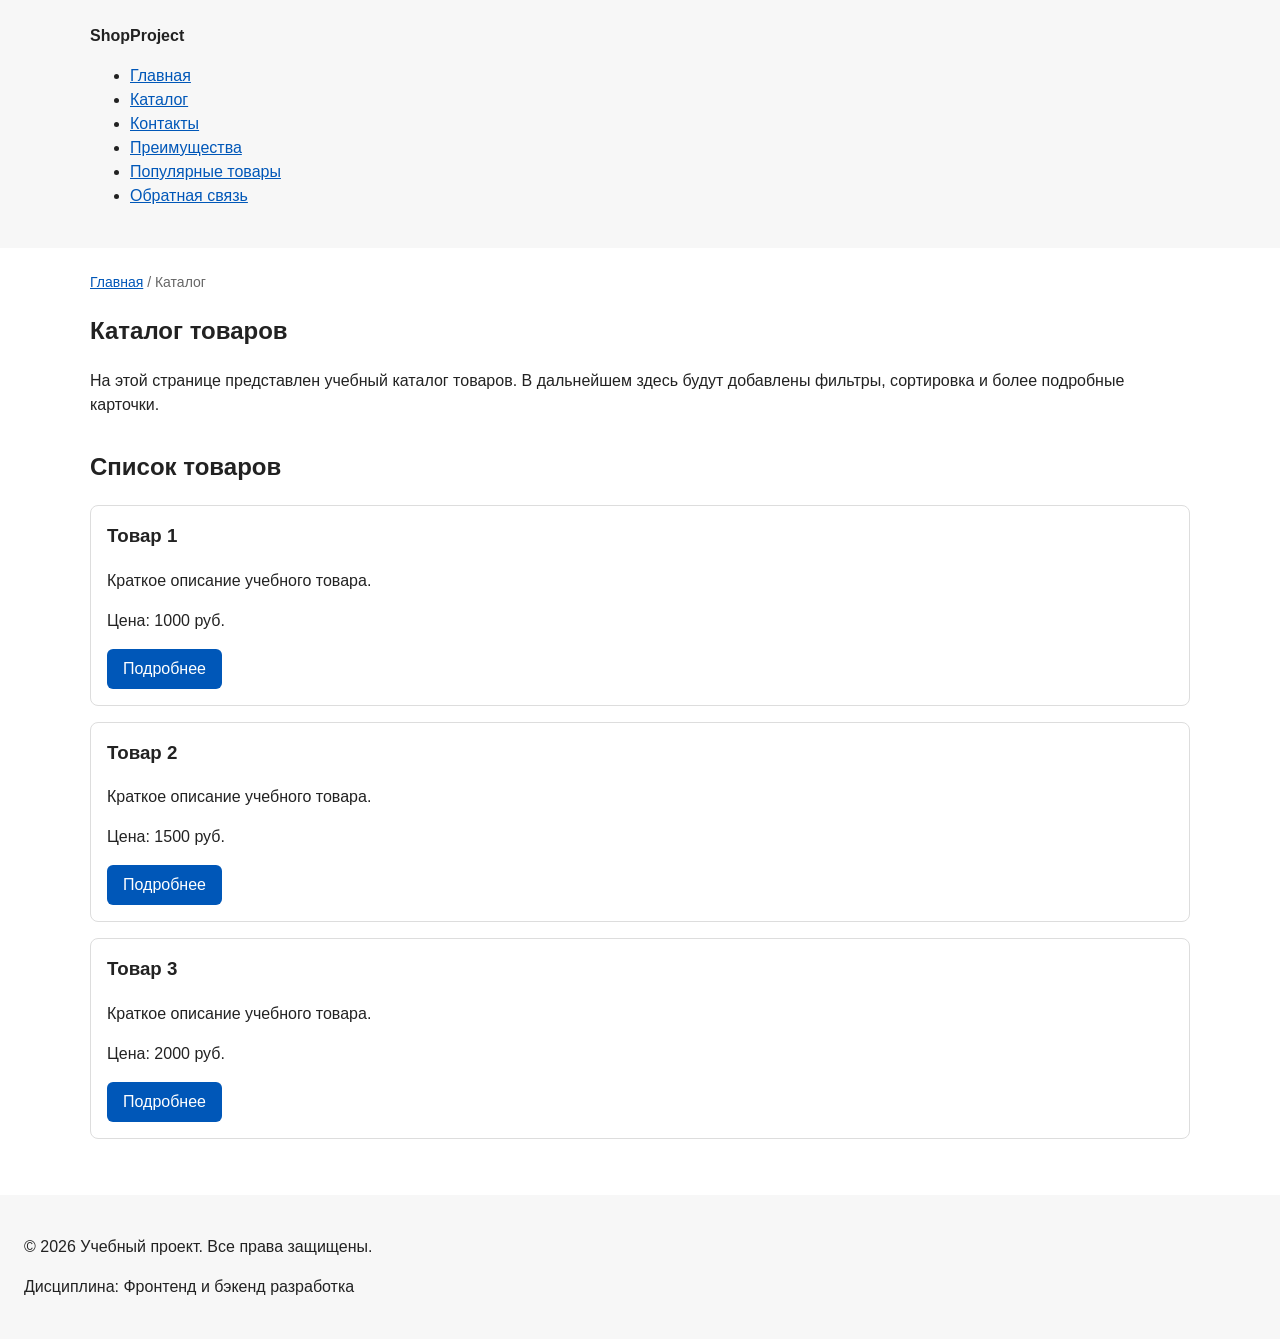
==== catalog.html @ b84ef7e5 "feat: add multi-page structure navigation and anchors" ====
<!DOCTYPE html>
<html lang="ru">
<head>
  <meta charset="UTF-8">
  <meta name="viewport" content="width=device-width, initial-scale=1.0">
  <title>Учебный интернет-магазин</title>
  <link rel="stylesheet" href="css/style.css">
  <script src="js/main.js" defer></script>

  <meta property="og:type" content="website">
  <meta property="og:title" content="Учебный интернет-магазин">
  <meta property="og:description" content="Учебный frontend-проект интернет-магазина.">
  <meta property="og:image" content="https://Buranyashka.github.io/kr1-html-css-shop/images/preview.jpg">

</head>

<body>
  <header>
    <div class="site-header">
      <a class="site-logo" href="index.html">ShopProject</a>
      <nav class="site-nav" aria-label="Основная навигация">
        <ul class="site-nav__list">
          <li><a href="index.html">Главная</a></li>
          <li><a href="catalog.html">Каталог</a></li>
          <li><a href="contacts.html">Контакты</a></li>
          <li><a href="index.html#advantages">Преимущества</a></li>
          <li><a href="index.html#popular">Популярные товары</a></li>
          <li><a href="index.html#contacts">Обратная связь</a></li>
        </ul>
      </nav>
    </div>
  </header>

  <main>
    <nav class="breadcrumbs" aria-label="Хлебные крошки">
      <a href="index.html">Главная</a>
      <span>Каталог</span>
    </nav>

    <section class="section">
      <h1>Каталог товаров</h1>
      <p>
        На этой странице представлен учебный каталог товаров.
        В дальнейшем здесь будут добавлены фильтры, сортировка и более
        подробные карточки.
      </p>
    </section>

    <section class="section">
      <h2>Список товаров</h2>

      <article class="product-card">
        <h3>Товар 1</h3>
        <p>Краткое описание учебного товара.</p>
        <p>Цена: 1000 руб.</p>
        <a class="button" href="index.html#popular">Подробнее</a>
      </article>

      <article class="product-card">
        <h3>Товар 2</h3>
        <p>Краткое описание учебного товара.</p>
        <p>Цена: 1500 руб.</p>
        <a class="button" href="index.html#popular">Подробнее</a>
      </article>

      <article class="product-card">
        <h3>Товар 3</h3>
        <p>Краткое описание учебного товара.</p>
        <p>Цена: 2000 руб.</p>
        <a class="button" href="index.html#popular">Подробнее</a>
      </article>
    </section>
  </main>

  <footer>
    <p>&copy; 2026 Учебный проект. Все права защищены.</p>
    <p>Дисциплина: Фронтенд и бэкенд разработка</p>
  </footer>
</body>
</html>
---- css/style.css ----
/* ===============================
   1. Переменные проекта
   =============================== */

:root {
  /* Основные цвета проекта */
  --color-bg: #ffffff;
  --color-text: #222222;
  --color-muted: #666666;
  --color-primary: #0057b8;
  --color-primary-dark: #003f86;
  --color-border: #dddddd;
  --color-surface: #f7f7f7;
  --color-surface-accent: #eef5ff;
  --color-danger: #b00020;
  --color-success: #168a2f;
  --color-success-bg: #eefaf0;
  --color-white: #ffffff;

  /* Отступы */
  --space-xs: 4px;
  --space-sm: 8px;
  --space-md: 16px;
  --space-lg: 24px;
  --space-xl: 32px;

  /* Скругления */
  --radius-sm: 6px;
  --radius-md: 8px;
  --radius-lg: 12px;

  /* Размеры */
  --container-width: 1100px;
}

/* ===============================
   2. Базовые стили
   =============================== */
  
* {
  box-sizing: border-box;
}

body {
  margin: 0;
  font-family: Arial, sans-serif;
  line-height: 1.5;
  color: var(--color-text);
  background-color: var(--color-bg);
}

header,
main,
footer {
  padding: var(--space-lg);
}

header {
  background-color: var(--color-surface);
}

footer {
  background-color: var(--color-surface);
}

.site-header {
  max-width: 1100px;
  margin: 0 auto;
}

.site-logo {
  font-weight: bold;
  text-decoration: none;
  color: var(--color-text);
}

:target {
  outline: 2px dashed var(--color-primary);
  outline-offset: 4px;
}

/* ===============================
   3. Общие элементы интерфейса
   =============================== */

a {
  color: var(--color-primary);
}

a:hover {
  color: var(--color-primary-dark);
}

a:focus-visible {
  outline: 2px solid var(--color-primary);
  outline-offset: 3px;
}

.button {
  display: inline-block;
  padding: var(--space-sm) var(--space-md);
  color: var(--color-white);
  background-color: var(--color-primary);
  text-decoration: none;
  border: none;
  border-radius: var(--radius-sm);
  cursor: pointer;
}

.button:hover {
  background-color: var(--color-primary-dark);
  color: var(--color-white);
}

.button:focus-visible {
  outline: 2px solid var(--color-primary);
  outline-offset: 3px;
}

.button:disabled {
  opacity: 0.6;
  cursor: not-allowed;
}

html {
  scroll-behavior: smooth;
}

/* ===============================
   4. Компоненты страницы
   =============================== */

.hero {
  max-width: var(--container-width);
  margin: 0 auto var(--space-xl);
  padding: var(--space-xl) var(--space-lg);
  background-color: var(--color-surface-accent);
  border-radius: var(--radius-lg);
}

.section {
  max-width: var(--container-width);
  margin: 0 auto var(--space-xl);
}

.section h2 {
  margin-top: 0;
}

.product-card {
  margin-bottom: var(--space-md);
  padding: var(--space-md);
  border: 1px solid var(--color-border);
  border-radius: var(--radius-md);
  background-color: var(--color-bg);
}

.product-card:hover {
  border-color: var(--color-primary);
}

.product-card h3 {
  margin-top: 0;
}

.aside-info {
  max-width: var(--container-width);
  margin: 0 auto var(--space-xl);
  padding: var(--space-md);
  border-left: 4px solid var(--color-primary);
  background-color: var(--color-surface);
}

.breadcrumbs {
  max-width: var(--container-width);
  margin: 0 auto var(--space-md);
  font-size: 14px;
  color: var(--color-muted);
}

.breadcrumbs a {
  color: var(--color-primary);
}

.breadcrumbs span::before {
  content: " / ";
  color: var(--color-muted);
}

/* ===============================
   5. Форма и модальное окно
   =============================== */

.order-dialog {
  width: min(100% - 32px, 560px);
  padding: var(--space-lg);
  border: none;
  border-radius: var(--radius-lg);
}

.order-dialog::backdrop {
  background-color: rgba(0, 0, 0, 0.5);
}

.form-field {
  margin-bottom: var(--space-md);
}

.form-field label {
  display: block;
  margin-bottom: var(--space-xs);
}

.form-field input,
.form-field select,
.form-field textarea {
  width: 100%;
  padding: 10px 12px;
  border: 1px solid var(--color-border);
  border-radius: var(--radius-sm);
  font: inherit;
}

.form-field input[type="checkbox"] {
  width: auto;
}

.form-field small {
  display: block;
  margin-top: var(--space-xs);
  color: var(--color-muted);
}

.form-field input:hover,
.form-field select:hover,
.form-field textarea:hover {
  border-color: var(--color-primary);
}

.form-field input:focus-visible,
.form-field select:focus-visible,
.form-field textarea:focus-visible,
.form-actions button:focus-visible {
  outline: 2px solid var(--color-primary);
  outline-offset: 3px;
}

[aria-invalid="true"] {
  border-color: var(--color-danger);
}

.success-message {
  max-width: var(--container-width);
  margin: var(--space-lg) auto;
  padding: var(--space-md);
  border-left: 4px solid var(--color-success);
  background-color: var(--color-success-bg);
}
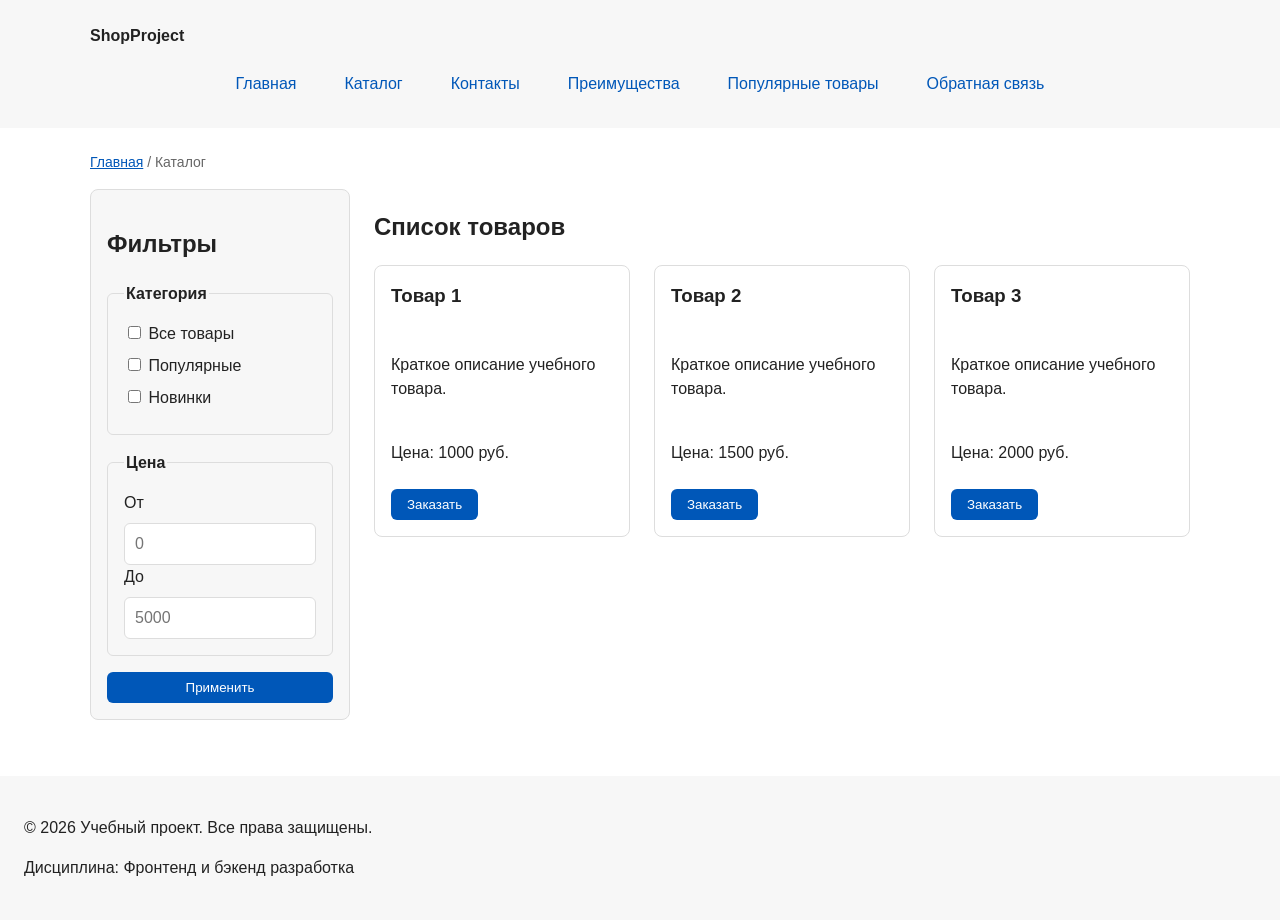
==== commit 2a2df09e: "feat: add flex navigation and grid catalog layout" ====
--- a/catalog.html
+++ b/catalog.html
@@ -37,38 +37,76 @@
       <span>Каталог</span>
     </nav>
 
-    <section class="section">
-      <h1>Каталог товаров</h1>
-      <p>
-        На этой странице представлен учебный каталог товаров.
-        В дальнейшем здесь будут добавлены фильтры, сортировка и более
-        подробные карточки.
-      </p>
-    </section>
+    <section class="catalog-layout">
+      <aside class="catalog-filters">
+        <h2>Фильтры</h2>
 
-    <section class="section">
-      <h2>Список товаров</h2>
+        <form class="filters-form" action="#" method="get">
+          <fieldset>
+            <legend>Категория</legend>
 
-      <article class="product-card">
-        <h3>Товар 1</h3>
-        <p>Краткое описание учебного товара.</p>
-        <p>Цена: 1000 руб.</p>
-        <a class="button" href="index.html#popular">Подробнее</a>
-      </article>
+            <label>
+              <input type="checkbox" name="category" value="all">
+              Все товары
+            </label>
 
-      <article class="product-card">
-        <h3>Товар 2</h3>
-        <p>Краткое описание учебного товара.</p>
-        <p>Цена: 1500 руб.</p>
-        <a class="button" href="index.html#popular">Подробнее</a>
-      </article>
+            <label>
+              <input type="checkbox" name="category" value="popular">
+              Популярные
+            </label>
 
-      <article class="product-card">
-        <h3>Товар 3</h3>
-        <p>Краткое описание учебного товара.</p>
-        <p>Цена: 2000 руб.</p>
-        <a class="button" href="index.html#popular">Подробнее</a>
-      </article>
+            <label>
+              <input type="checkbox" name="category" value="new">
+              Новинки
+            </label>
+          </fieldset>
+
+          <fieldset>
+            <legend>Цена</legend>
+
+            <label for="price-from">От</label>
+            <input id="price-from" name="price-from" type="number" min="0" placeholder="0">
+
+            <label for="price-to">До</label>
+            <input id="price-to" name="price-to" type="number" min="0" placeholder="5000">
+          </fieldset>
+
+          <button class="button" type="submit">Применить</button>
+        </form>
+      </aside>
+
+      <section class="catalog-products">
+        <h2>Список товаров</h2>
+
+        <div class="products-grid">
+          <article class="product-card">
+            <h3>Товар 1</h3>
+            <p>Краткое описание учебного товара.</p>
+            <p>Цена: 1000 руб.</p>
+            <button class="button product-card__button" type="button" data-product="Товар 1">
+              Заказать
+            </button>
+          </article>
+
+          <article class="product-card">
+            <h3>Товар 2</h3>
+            <p>Краткое описание учебного товара.</p>
+            <p>Цена: 1500 руб.</p>
+            <button class="button product-card__button" type="button" data-product="Товар 2">
+              Заказать
+            </button>
+          </article>
+
+          <article class="product-card">
+            <h3>Товар 3</h3>
+            <p>Краткое описание учебного товара.</p>
+            <p>Цена: 2000 руб.</p>
+            <button class="button product-card__button" type="button" data-product="Товар 3">
+              Заказать
+            </button>
+          </article>
+        </div>
+      </section>
     </section>
   </main>
 
--- a/css/style.css
+++ b/css/style.css
@@ -74,6 +74,30 @@
   color: var(--color-text);
 }
 
+.site-nav__list {
+  display: flex;
+  flex-wrap: wrap;
+  justify-content: center;
+  align-items: center;
+  gap: var(--space-md);
+  padding: 0;
+  margin: var(--space-md) 0 0;
+  list-style: none;
+}
+
+.site-nav__list a {
+  display: inline-block;
+  padding: var(--space-sm) var(--space-md);
+  color: var(--color-primary);
+  text-decoration: none;
+  border-radius: var(--radius-sm);
+}
+
+.site-nav__list a:hover {
+  color: var(--color-white);
+  background-color: var(--color-primary);
+}
+
 :target {
   outline: 2px dashed var(--color-primary);
   outline-offset: 4px;
@@ -148,19 +172,33 @@
 }
 
 .product-card {
-  margin-bottom: var(--space-md);
+  display: flex;
+  flex-direction: column;
+  gap: var(--space-sm);
+  margin-bottom: 0;
   padding: var(--space-md);
   border: 1px solid var(--color-border);
   border-radius: var(--radius-md);
   background-color: var(--color-bg);
 }
 
+.product-card .button {
+  margin-top: auto;
+  align-self: flex-start;
+}
+
 .product-card:hover {
   border-color: var(--color-primary);
 }
 
 .product-card h3 {
   margin-top: 0;
+}
+
+.products-grid {
+  display: grid;
+  grid-template-columns: repeat(3, 1fr);
+  gap: var(--space-lg);
 }
 
 .aside-info {
@@ -185,6 +223,56 @@
 .breadcrumbs span::before {
   content: " / ";
   color: var(--color-muted);
+}
+
+.catalog-layout {
+  max-width: var(--container-width);
+  margin: 0 auto var(--space-xl);
+  display: grid;
+  grid-template-columns: 260px 1fr;
+  grid-template-areas: "filters products";
+  gap: var(--space-lg);
+}
+
+.catalog-filters {
+  grid-area: filters;
+  padding: var(--space-md);
+  border: 1px solid var(--color-border);
+  border-radius: var(--radius-md);
+  background-color: var(--color-surface);
+}
+
+.catalog-products {
+  grid-area: products;
+}
+
+.filters-form {
+  display: grid;
+  gap: var(--space-md);
+}
+
+.filters-form fieldset {
+  margin: 0;
+  padding: var(--space-md);
+  border: 1px solid var(--color-border);
+  border-radius: var(--radius-sm);
+}
+
+.filters-form legend {
+  font-weight: 700;
+}
+
+.filters-form label {
+  display: block;
+  margin-bottom: var(--space-sm);
+}
+
+.filters-form input[type="number"] {
+  width: 100%;
+  padding: 8px 10px;
+  border: 1px solid var(--color-border);
+  border-radius: var(--radius-sm);
+  font: inherit;
 }
 
 /* ===============================
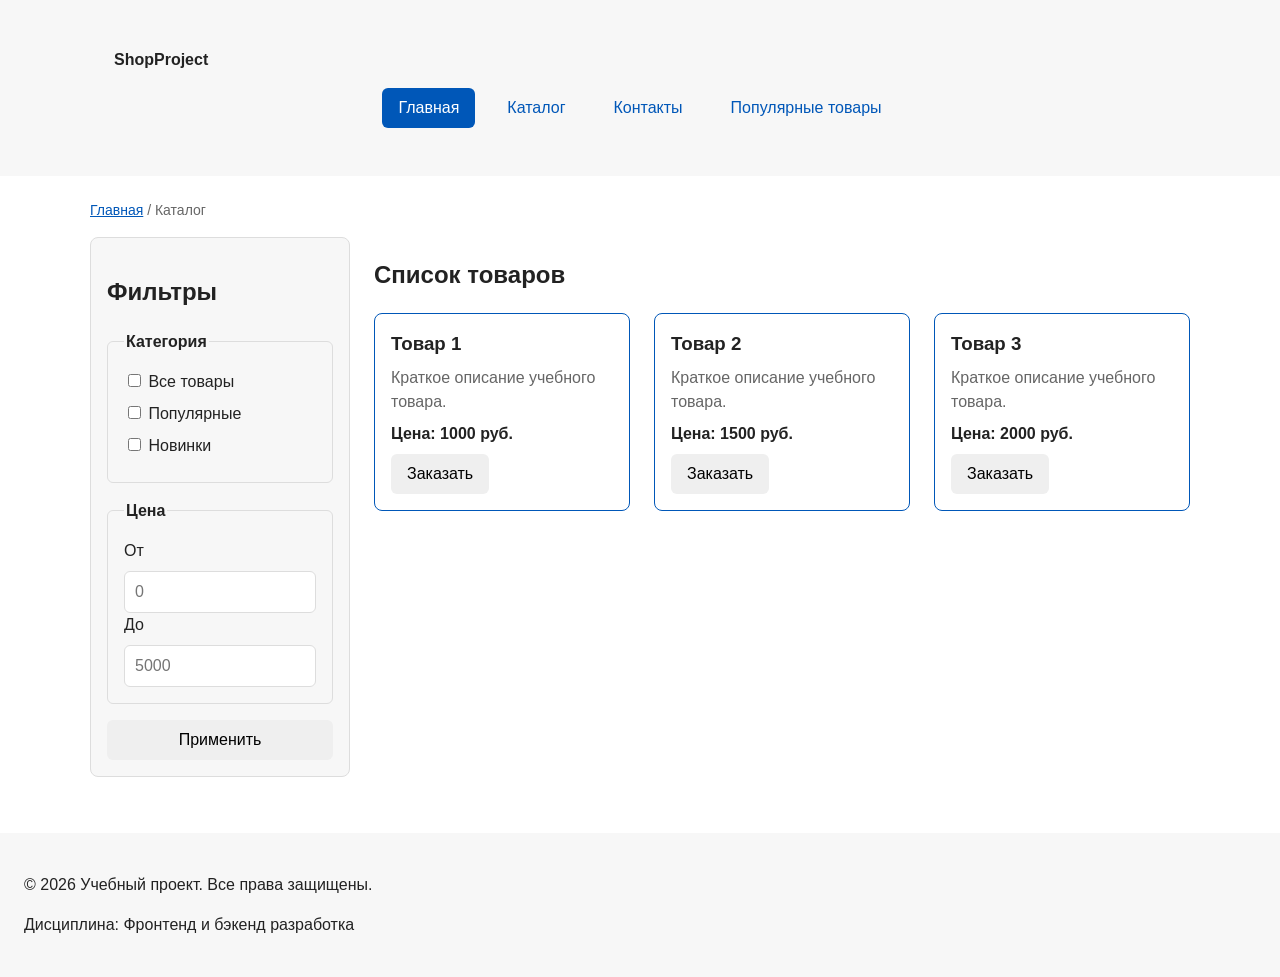
==== commit f9a73c66: "refactor: apply BEM naming to CSS classes" ====
--- a/catalog.html
+++ b/catalog.html
@@ -15,17 +15,28 @@
 </head>
 
 <body>
-  <header>
-    <div class="site-header">
-      <a class="site-logo" href="index.html">ShopProject</a>
+  <header class="site-header">
+    <div class="site-header__inner">
+      <a class="site-header__logo" href="index.html">ShopProject</a>
+
       <nav class="site-nav" aria-label="Основная навигация">
         <ul class="site-nav__list">
-          <li><a href="index.html">Главная</a></li>
-          <li><a href="catalog.html">Каталог</a></li>
-          <li><a href="contacts.html">Контакты</a></li>
-          <li><a href="index.html#advantages">Преимущества</a></li>
-          <li><a href="index.html#popular">Популярные товары</a></li>
-          <li><a href="index.html#contacts">Обратная связь</a></li>
+          <li class="site-nav__item">
+            <a class="site-nav__link site-nav__link--active" href="index.html">
+              Главная
+            </a>
+          </li>
+          <li class="site-nav__item">
+            <a class="site-nav__link" href="catalog.html">Каталог</a>
+          </li>
+          <li class="site-nav__item">
+            <a class="site-nav__link" href="contacts.html">Контакты</a>
+          </li>
+          <li class="site-nav__item">
+            <a class="site-nav__link" href="index.html#popular">
+              Популярные товары
+            </a>
+          </li>
         </ul>
       </nav>
     </div>
@@ -33,8 +44,8 @@
 
   <main>
     <nav class="breadcrumbs" aria-label="Хлебные крошки">
-      <a href="index.html">Главная</a>
-      <span>Каталог</span>
+      <a class="breadcrumbs__link" href="index.html">Главная</a>
+      <span class="breadcrumbs__current">Каталог</span>
     </nav>
 
     <section class="catalog-layout">
@@ -79,29 +90,41 @@
         <h2>Список товаров</h2>
 
         <div class="products-grid">
-          <article class="product-card">
-            <h3>Товар 1</h3>
-            <p>Краткое описание учебного товара.</p>
-            <p>Цена: 1000 руб.</p>
-            <button class="button product-card__button" type="button" data-product="Товар 1">
+          <article class="product-card product-card--featured">
+            <h3 class="product-card__title">Товар 1</h3>
+            <p class="product-card__description">Краткое описание учебного товара.</p>
+            <p class="product-card__price">Цена: 1000 руб.</p>
+            <button
+              class="button product-card__button"
+              type="button"
+              data-product="Товар 1"
+            >
               Заказать
             </button>
           </article>
 
-          <article class="product-card">
-            <h3>Товар 2</h3>
-            <p>Краткое описание учебного товара.</p>
-            <p>Цена: 1500 руб.</p>
-            <button class="button product-card__button" type="button" data-product="Товар 2">
+          <article class="product-card product-card--featured">
+            <h3 class="product-card__title">Товар 2</h3>
+            <p class="product-card__description">Краткое описание учебного товара.</p>
+            <p class="product-card__price">Цена: 1500 руб.</p>
+            <button
+              class="button product-card__button"
+              type="button"
+              data-product="Товар 2"
+            >
               Заказать
             </button>
           </article>
 
-          <article class="product-card">
-            <h3>Товар 3</h3>
-            <p>Краткое описание учебного товара.</p>
-            <p>Цена: 2000 руб.</p>
-            <button class="button product-card__button" type="button" data-product="Товар 3">
+          <article class="product-card product-card--featured">
+            <h3 class="product-card__title">Товар 3</h3>
+            <p class="product-card__description">Краткое описание учебного товара.</p>
+            <p class="product-card__price">Цена: 2000 руб.</p>
+            <button
+              class="button product-card__button"
+              type="button"
+              data-product="Товар 3"
+            >
               Заказать
             </button>
           </article>
--- a/css/style.css
+++ b/css/style.css
@@ -64,14 +64,19 @@
 }
 
 .site-header {
-  max-width: 1100px;
+  background-color: var(--color-surface);
+}
+
+.site-header__inner {
+  max-width: var(--container-width);
   margin: 0 auto;
-}
-
-.site-logo {
-  font-weight: bold;
+  padding: var(--space-lg);
+}
+
+.site-header__logo {
+  font-weight: 700;
+  color: var(--color-text);
   text-decoration: none;
-  color: var(--color-text);
 }
 
 .site-nav__list {
@@ -85,7 +90,7 @@
   list-style: none;
 }
 
-.site-nav__list a {
+.site-nav__link {
   display: inline-block;
   padding: var(--space-sm) var(--space-md);
   color: var(--color-primary);
@@ -93,7 +98,17 @@
   border-radius: var(--radius-sm);
 }
 
-.site-nav__list a:hover {
+.site-nav__link:hover {
+  color: var(--color-white);
+  background-color: var(--color-primary);
+}
+
+.site-nav__link:focus-visible {
+  outline: 2px solid var(--color-primary);
+  outline-offset: 3px;
+}
+
+.site-nav__link--active {
   color: var(--color-white);
   background-color: var(--color-primary);
 }
@@ -123,17 +138,31 @@
 .button {
   display: inline-block;
   padding: var(--space-sm) var(--space-md);
+  border: none;
+  border-radius: var(--radius-sm);
+  font: inherit;
+  text-decoration: none;
+  cursor: pointer;
+}
+
+.button--primary {
   color: var(--color-white);
   background-color: var(--color-primary);
-  text-decoration: none;
-  border: none;
-  border-radius: var(--radius-sm);
-  cursor: pointer;
-}
-
-.button:hover {
+}
+
+.button--primary:hover {
   background-color: var(--color-primary-dark);
+}
+
+.button--secondary {
+  color: var(--color-primary);
+  background-color: transparent;
+  border: 1px solid var(--color-primary);
+}
+
+.button--secondary:hover {
   color: var(--color-white);
+  background-color: var(--color-primary);
 }
 
 .button:focus-visible {
@@ -141,7 +170,8 @@
   outline-offset: 3px;
 }
 
-.button:disabled {
+.button:disabled,
+.button--disabled {
   opacity: 0.6;
   cursor: not-allowed;
 }
@@ -175,14 +205,13 @@
   display: flex;
   flex-direction: column;
   gap: var(--space-sm);
-  margin-bottom: 0;
   padding: var(--space-md);
   border: 1px solid var(--color-border);
   border-radius: var(--radius-md);
   background-color: var(--color-bg);
 }
 
-.product-card .button {
+.product-card__button {
   margin-top: auto;
   align-self: flex-start;
 }
@@ -191,8 +220,31 @@
   border-color: var(--color-primary);
 }
 
-.product-card h3 {
-  margin-top: 0;
+.product-card--featured {
+  border-color: var(--color-primary);
+}
+
+.product-card--discount {
+  border-color: var(--color-danger);
+}
+
+.product-card__title {
+  margin: 0;
+  color: var(--color-text);
+}
+
+.product-card__description {
+  margin: 0;
+  color: var(--color-muted);
+}
+
+.product-card__price {
+  margin: 0;
+  font-weight: 700;
+}
+
+.product-card--discount .product-card__price {
+  color: var(--color-danger);
 }
 
 .products-grid {
@@ -216,11 +268,11 @@
   color: var(--color-muted);
 }
 
-.breadcrumbs a {
+.breadcrumbs__link {
   color: var(--color-primary);
 }
 
-.breadcrumbs span::before {
+.breadcrumbs__current::before {
   content: " / ";
   color: var(--color-muted);
 }
@@ -290,18 +342,22 @@
   background-color: rgba(0, 0, 0, 0.5);
 }
 
-.form-field {
+.order-dialog__title {
+  margin-top: 0;
+}
+
+.order-form__field {
   margin-bottom: var(--space-md);
 }
 
-.form-field label {
+.order-form__label {
   display: block;
   margin-bottom: var(--space-xs);
 }
 
-.form-field input,
-.form-field select,
-.form-field textarea {
+.order-form__input,
+.order-form__select,
+.order-form__textarea {
   width: 100%;
   padding: 10px 12px;
   border: 1px solid var(--color-border);
@@ -309,32 +365,23 @@
   font: inherit;
 }
 
-.form-field input[type="checkbox"] {
-  width: auto;
-}
-
-.form-field small {
-  display: block;
-  margin-top: var(--space-xs);
-  color: var(--color-muted);
-}
-
-.form-field input:hover,
-.form-field select:hover,
-.form-field textarea:hover {
+.order-form__input:hover,
+.order-form__select:hover,
+.order-form__textarea:hover {
   border-color: var(--color-primary);
 }
 
-.form-field input:focus-visible,
-.form-field select:focus-visible,
-.form-field textarea:focus-visible,
-.form-actions button:focus-visible {
+.order-form__input:focus-visible,
+.order-form__select:focus-visible,
+.order-form__textarea:focus-visible {
   outline: 2px solid var(--color-primary);
   outline-offset: 3px;
 }
 
-[aria-invalid="true"] {
-  border-color: var(--color-danger);
+.order-form__actions {
+  display: flex;
+  gap: var(--space-md);
+  margin-top: var(--space-lg);
 }
 
 .success-message {
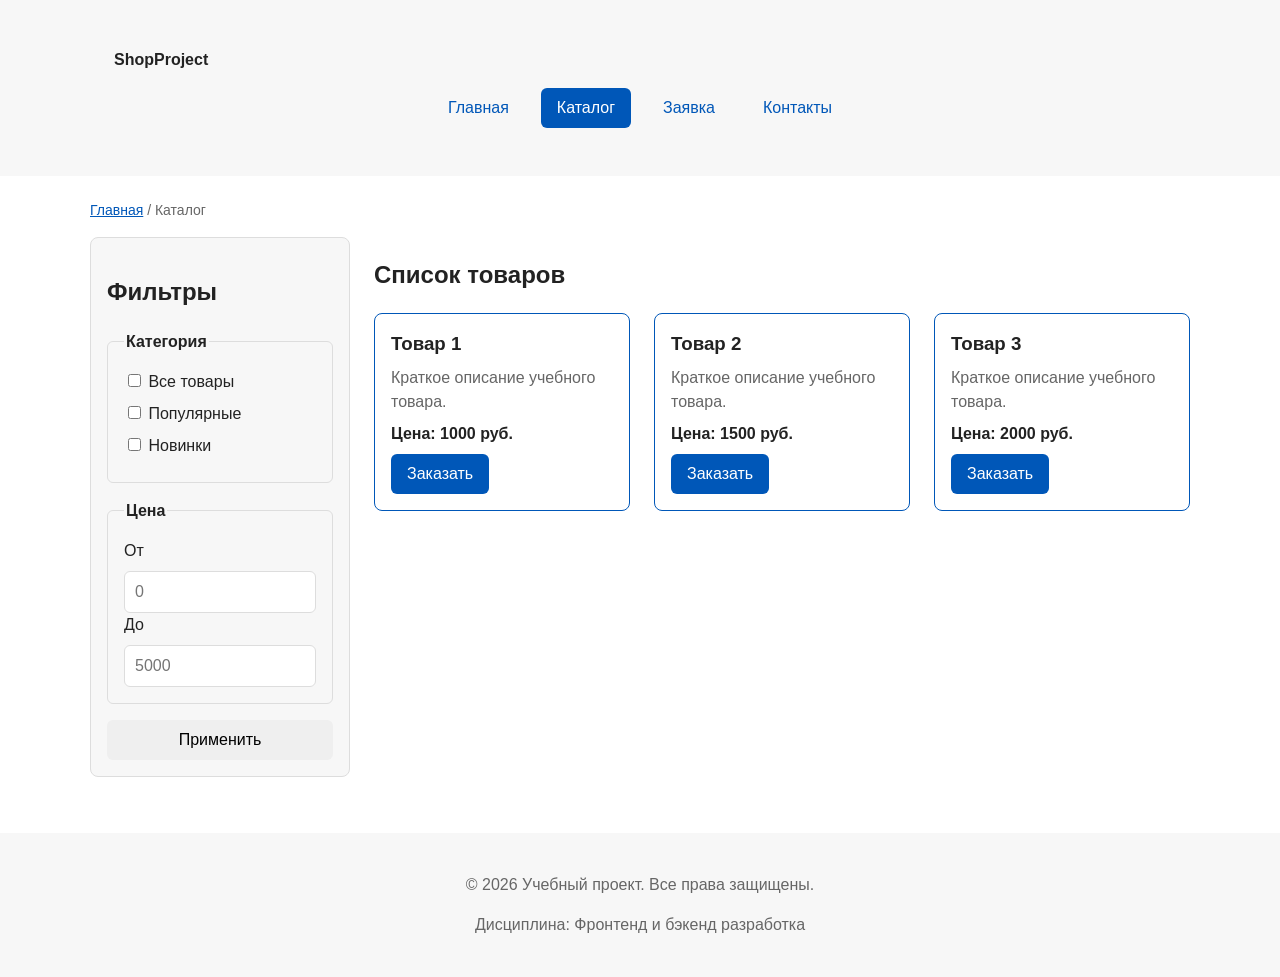
==== commit 7081c028: "feat: prepare HTML CSS project for KR1 submission (practice 8)" ====
--- a/catalog.html
+++ b/catalog.html
@@ -22,20 +22,16 @@
       <nav class="site-nav" aria-label="Основная навигация">
         <ul class="site-nav__list">
           <li class="site-nav__item">
-            <a class="site-nav__link site-nav__link--active" href="index.html">
-              Главная
-            </a>
+            <a class="site-nav__link" href="index.html">Главная</a>
           </li>
           <li class="site-nav__item">
-            <a class="site-nav__link" href="catalog.html">Каталог</a>
+            <a class="site-nav__link site-nav__link--active" href="catalog.html">Каталог</a>
+          </li>
+          <li class="site-nav__item">
+            <a class="site-nav__link" href="order.html">Заявка</a>
           </li>
           <li class="site-nav__item">
             <a class="site-nav__link" href="contacts.html">Контакты</a>
-          </li>
-          <li class="site-nav__item">
-            <a class="site-nav__link" href="index.html#popular">
-              Популярные товары
-            </a>
           </li>
         </ul>
       </nav>
@@ -91,11 +87,13 @@
 
         <div class="products-grid">
           <article class="product-card product-card--featured">
-            <h3 class="product-card__title">Товар 1</h3>
+            <h3 class="product-card__title">
+              <a class="product-card__link" href="product.html">Товар 1</a>
+            </h3>
             <p class="product-card__description">Краткое описание учебного товара.</p>
             <p class="product-card__price">Цена: 1000 руб.</p>
             <button
-              class="button product-card__button"
+              class="button button--primary product-card__button"
               type="button"
               data-product="Товар 1"
             >
@@ -104,11 +102,13 @@
           </article>
 
           <article class="product-card product-card--featured">
-            <h3 class="product-card__title">Товар 2</h3>
+            <h3 class="product-card__title">
+              <a class="product-card__link" href="product.html">Товар 2</a>
+            </h3>
             <p class="product-card__description">Краткое описание учебного товара.</p>
             <p class="product-card__price">Цена: 1500 руб.</p>
             <button
-              class="button product-card__button"
+              class="button button--primary product-card__button"
               type="button"
               data-product="Товар 2"
             >
@@ -117,11 +117,13 @@
           </article>
 
           <article class="product-card product-card--featured">
-            <h3 class="product-card__title">Товар 3</h3>
+            <h3 class="product-card__title">
+              <a class="product-card__link" href="product.html">Товар 3</a>
+            </h3>
             <p class="product-card__description">Краткое описание учебного товара.</p>
             <p class="product-card__price">Цена: 2000 руб.</p>
             <button
-              class="button product-card__button"
+              class="button button--primary product-card__button"
               type="button"
               data-product="Товар 3"
             >
@@ -133,7 +135,7 @@
     </section>
   </main>
 
-  <footer>
+  <footer class="site-footer">
     <p>&copy; 2026 Учебный проект. Все права защищены.</p>
     <p>Дисциплина: Фронтенд и бэкенд разработка</p>
   </footer>
--- a/css/style.css
+++ b/css/style.css
@@ -247,6 +247,16 @@
   color: var(--color-danger);
 }
 
+.product-card__link {
+  color: inherit;
+  text-decoration: none;
+}
+
+.product-card__link:hover {
+  color: var(--color-primary);
+  text-decoration: underline;
+}
+
 .products-grid {
   display: grid;
   grid-template-columns: repeat(3, 1fr);
@@ -391,3 +401,306 @@
   border-left: 4px solid var(--color-success);
   background-color: var(--color-success-bg);
 }
+
+/* ===============================
+   6. Позиционирование (КР №1)
+   =============================== */
+
+/* Sticky-шапка */
+.site-header {
+  position: sticky;
+  top: 0;
+  z-index: 10;
+}
+
+/* Кнопка «Наверх» (fixed) */
+.scroll-top {
+  position: fixed;
+  right: var(--space-lg);
+  bottom: var(--space-lg);
+  z-index: 20;
+  width: 44px;
+  height: 44px;
+  display: flex;
+  align-items: center;
+  justify-content: center;
+  color: var(--color-white);
+  background-color: var(--color-primary);
+  border-radius: 50%;
+  text-decoration: none;
+  font-size: 20px;
+  box-shadow: 0 2px 8px rgba(0, 0, 0, 0.25);
+}
+
+.scroll-top:hover {
+  background-color: var(--color-primary-dark);
+}
+
+.scroll-top:focus-visible {
+  outline: 2px solid var(--color-primary);
+  outline-offset: 3px;
+}
+
+/* ===============================
+   7. Страница товара (product.html)
+   =============================== */
+
+.product-detail {
+  max-width: var(--container-width);
+  margin: 0 auto var(--space-xl);
+  display: grid;
+  grid-template-columns: 1fr 1fr;
+  gap: var(--space-xl);
+  align-items: start;
+}
+
+.product-detail__gallery {
+  position: relative;
+  padding: var(--space-md);
+  border: 1px solid var(--color-border);
+  border-radius: var(--radius-md);
+  background-color: var(--color-surface);
+}
+
+.product-detail__image {
+  display: flex;
+  align-items: center;
+  justify-content: center;
+  min-height: 280px;
+  border-radius: var(--radius-sm);
+  background-color: var(--color-surface-accent);
+  color: var(--color-muted);
+  font-size: 16px;
+}
+
+.product-detail__image-text {
+  opacity: 0.7;
+}
+
+/* Бейдж «Хит» внутри галереи */
+.product-card__badge {
+  position: absolute;
+  top: var(--space-md);
+  right: var(--space-md);
+  z-index: 2;
+  padding: 4px 10px;
+  font-size: 12px;
+  font-weight: 700;
+  color: var(--color-white);
+  background-color: var(--color-danger);
+  border-radius: var(--radius-sm);
+  text-transform: uppercase;
+  letter-spacing: 0.5px;
+}
+
+.product-detail__title {
+  margin: 0 0 var(--space-sm);
+}
+
+.product-detail__price {
+  margin: 0 0 var(--space-md);
+  font-size: 24px;
+  font-weight: 700;
+  color: var(--color-primary);
+}
+
+.product-detail__description {
+  margin: 0 0 var(--space-lg);
+  color: var(--color-muted);
+}
+
+.product-detail__actions {
+  display: flex;
+  flex-wrap: wrap;
+  gap: var(--space-md);
+}
+
+/* ===============================
+   8. Таблица (product.html, order.html)
+   =============================== */
+
+.product-table {
+  width: 100%;
+  border-collapse: collapse;
+  margin-top: var(--space-md);
+  font-size: 15px;
+}
+
+.product-table caption {
+  text-align: left;
+  font-weight: 700;
+  padding-bottom: var(--space-sm);
+  color: var(--color-muted);
+}
+
+.product-table th,
+.product-table td {
+  padding: var(--space-sm) var(--space-md);
+  border: 1px solid var(--color-border);
+  text-align: left;
+}
+
+.product-table thead th {
+  background-color: var(--color-surface);
+  font-weight: 700;
+}
+
+.product-table tbody tr:nth-child(even) {
+  background-color: var(--color-surface-accent);
+}
+
+/* ===============================
+   9. Подвал
+   =============================== */
+
+.site-footer {
+  background-color: var(--color-surface);
+  padding: var(--space-lg);
+  text-align: center;
+  color: var(--color-muted);
+}
+
+/* ===============================
+   10. Форма на странице (order.html)
+   =============================== */
+
+.order-form--page {
+  max-width: 640px;
+  margin-top: var(--space-lg);
+  padding: var(--space-lg);
+  border: 1px solid var(--color-border);
+  border-radius: var(--radius-md);
+  background-color: var(--color-surface);
+}
+
+.order-form__select,
+.order-form__textarea {
+  width: 100%;
+  padding: 10px 12px;
+  border: 1px solid var(--color-border);
+  border-radius: var(--radius-sm);
+  font: inherit;
+  background-color: var(--color-bg);
+}
+
+.order-form__select:hover,
+.order-form__textarea:hover {
+  border-color: var(--color-primary);
+}
+
+.order-form__select:focus-visible,
+.order-form__textarea:focus-visible {
+  outline: 2px solid var(--color-primary);
+  outline-offset: 3px;
+}
+
+/* Чекбокс согласия */
+.order-form__field--checkbox {
+  display: flex;
+  align-items: flex-start;
+}
+
+.order-form__checkbox-label {
+  display: flex;
+  align-items: flex-start;
+  gap: var(--space-sm);
+  cursor: pointer;
+  line-height: 1.4;
+}
+
+.order-form__checkbox {
+  width: 18px;
+  height: 18px;
+  margin-top: 2px;
+  cursor: pointer;
+  flex-shrink: 0;
+}
+
+/* Обязательные поля */
+.required-mark {
+  color: var(--color-danger);
+}
+
+/* Сообщение об успехе */
+.success-message {
+  max-width: 640px;
+  margin: var(--space-lg) 0;
+  padding: var(--space-md);
+  border-left: 4px solid var(--color-success);
+  background-color: var(--color-success-bg);
+  color: var(--color-text);
+  border-radius: var(--radius-sm);
+}
+
+/* ===============================
+   11. Контакты (contacts.html)
+   =============================== */
+
+.contacts-grid {
+  display: grid;
+  grid-template-columns: repeat(3, 1fr);
+  gap: var(--space-lg);
+  margin-top: var(--space-lg);
+}
+
+.contacts-card {
+  position: relative;
+  padding: var(--space-lg);
+  border: 1px solid var(--color-border);
+  border-radius: var(--radius-md);
+  background-color: var(--color-bg);
+}
+
+/* Бейдж внутри карточки — снова position: absolute */
+.contacts-card__badge {
+  position: absolute;
+  top: var(--space-sm);
+  right: var(--space-sm);
+  padding: 2px 8px;
+  font-size: 11px;
+  font-weight: 700;
+  color: var(--color-white);
+  background-color: var(--color-primary);
+  border-radius: var(--radius-sm);
+  text-transform: uppercase;
+  letter-spacing: 0.5px;
+}
+
+.contacts-card__title {
+  margin: 0 0 var(--space-sm);
+  font-size: 18px;
+  color: var(--color-text);
+}
+
+.contacts-card__value {
+  margin: 0;
+  font-weight: 700;
+  color: var(--color-primary);
+}
+
+.contacts-card__value--address {
+  font-style: normal;
+  font-weight: 400;
+  color: var(--color-text);
+}
+
+.contacts-card__link {
+  color: var(--color-primary);
+  text-decoration: none;
+}
+
+.contacts-card__link:hover {
+  color: var(--color-primary-dark);
+  text-decoration: underline;
+}
+
+.contacts-card__link:focus-visible {
+  outline: 2px solid var(--color-primary);
+  outline-offset: 3px;
+}
+
+.contacts-card__note {
+  margin: var(--space-sm) 0 0;
+  font-size: 13px;
+  color: var(--color-muted);
+}
